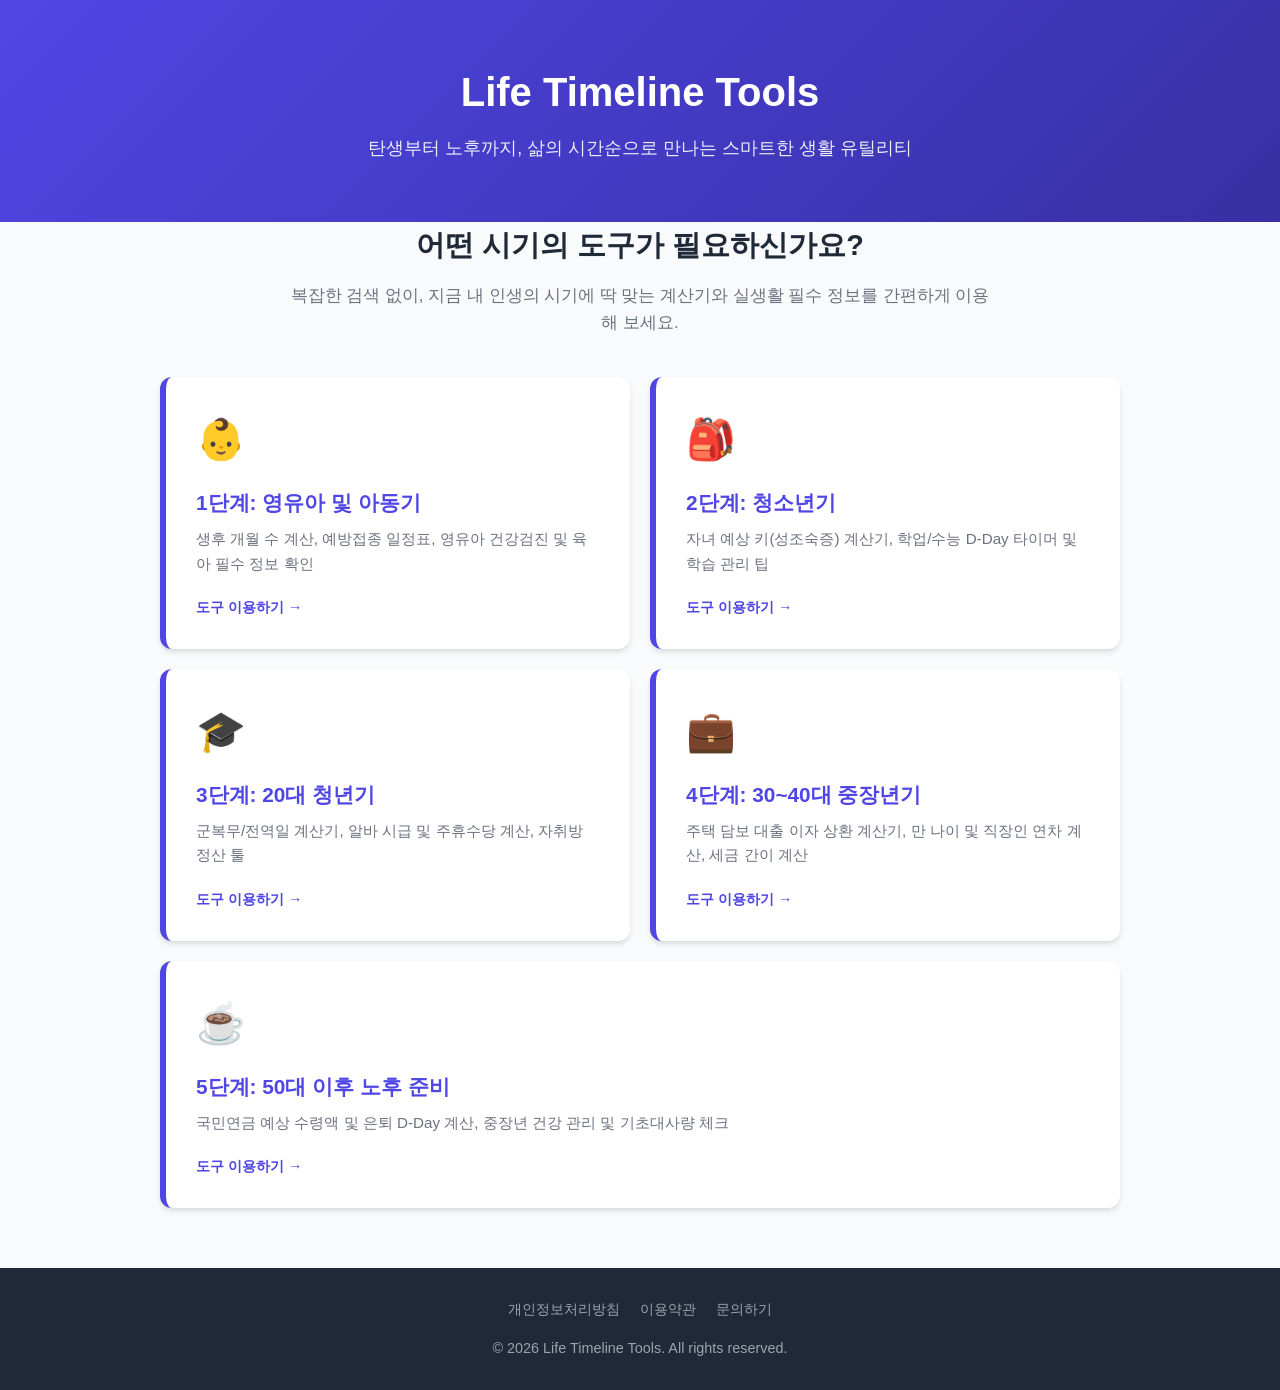
==== index.html @ 4136729c "index.html" ====
<!DOCTYPE html>
<html lang="ko">
<head>
    <meta charset="UTF-8">
    <meta name="viewport" content="width=device-width, initial-scale=1.0">
    <title>인생 타임라인 유틸리티 - 생애 주기별 필수 계산기 & 도구</title>
    <meta name="description" content="영유아부터 은퇴 이후까지, 인생의 각 시점에 필요한 실용적인 계산기와 유용한 가이드를 제공하는 라이프 포털입니다.">
    <link rel="stylesheet" href="assets/css/style.css">
</head>
<body>

    <!-- 헤더 대문 -->
    <header>
        <div class="container">
            <h1>Life Timeline Tools</h1>
            <p>탄생부터 노후까지, 삶의 시간순으로 만나는 스마트한 생활 유틸리티</p>
        </div>
    </header>

    <!-- 메인 콘텐츠 -->
    <main class="container">
        <section class="intro-section">
            <h2>어떤 시기의 도구가 필요하신가요?</h2>
            <p>복잡한 검색 없이, 지금 내 인생의 시기에 딱 맞는 계산기와 실생활 필수 정보를 간편하게 이용해 보세요.</p>
        </section>

        <!-- 생애 주기 카드 그리드 -->
        <div class="timeline-grid">
            
            <!-- 1단계: 영유아 및 아동기 -->
            <a href="pages/01-baby-child.html" class="life-card">
                <div>
                    <div class="card-icon">👶</div>
                    <div class="card-content">
                        <h3>1단계: 영유아 및 아동기</h3>
                        <p>생후 개월 수 계산, 예방접종 일정표, 영유아 건강검진 및 육아 필수 정보 확인</p>
                    </div>
                </div>
                <div class="card-footer">도구 이용하기 &rarr;</div>
            </a>

            <!-- 2단계: 청소년기 -->
            <a href="pages/02-teenager.html" class="life-card">
                <div>
                    <div class="card-icon">🎒</div>
                    <div class="card-content">
                        <h3>2단계: 청소년기</h3>
                        <p>자녀 예상 키(성조숙증) 계산기, 학업/수능 D-Day 타이머 및 학습 관리 팁</p>
                    </div>
                </div>
                <div class="card-footer">도구 이용하기 &rarr;</div>
            </a>

            <!-- 3단계: 20대 청년기 -->
            <a href="pages/03-twenties.html" class="life-card">
                <div>
                    <div class="card-icon">🎓</div>
                    <div class="card-content">
                        <h3>3단계: 20대 청년기</h3>
                        <p>군복무/전역일 계산기, 알바 시급 및 주휴수당 계산, 자취방 정산 툴</p>
                    </div>
                </div>
                <div class="card-footer">도구 이용하기 &rarr;</div>
            </a>

            <!-- 4단계: 30~40대 중장년기 -->
            <a href="pages/04-thirties-forties.html" class="life-card">
                <div>
                    <div class="card-icon">💼</div>
                    <div class="card-content">
                        <h3>4단계: 30~40대 중장년기</h3>
                        <p>주택 담보 대출 이자 상환 계산기, 만 나이 및 직장인 연차 계산, 세금 간이 계산</p>
                    </div>
                </div>
                <div class="card-footer">도구 이용하기 &rarr;</div>
            </a>

            <!-- 5단계: 50대 이후 노후 -->
            <a href="pages/05-fifties-plus.html" class="life-card" style="grid-column: 1 / -1;">
                <div>
                    <div class="card-icon">☕</div>
                    <div class="card-content">
                        <h3>5단계: 50대 이후 노후 준비</h3>
                        <p>국민연금 예상 수령액 및 은퇴 D-Day 계산, 중장년 건강 관리 및 기초대사량 체크</p>
                    </div>
                </div>
                <div class="card-footer">도구 이용하기 &rarr;</div>
            </a>

        </div>
    </main>

    <!-- 푸터 (애드센스 필수 정책 페이지 링크 포함) -->
    <footer>
        <div class="container">
            <div class="footer-links">
                <a href="legal/privacy.html">개인정보처리방침</a>
                <a href="legal/terms.html">이용약관</a>
                <a href="legal/contact.html">문의하기</a>
            </div>
            <p>&copy; 2026 Life Timeline Tools. All rights reserved.</p>
        </div>
    </footer>

</body>
</html>
---- assets/css/style.css ----
/* 공통 초기화 및 변수 설정 */
:root {
    --primary-color: #4f46e5; /* 인디고 블루 포인트 */
    --primary-light: #e0e7ff;
    --text-main: #1f2937;
    --text-muted: #6b7280;
    --bg-color: #f9fafb;
    --card-bg: #ffffff;
    --radius: 12px;
    --shadow: 0 4px 6px -1px rgba(0, 0, 0, 0.1), 0 2px 4px -1px rgba(0, 0, 0, 0.06);
}

* {
    box-sizing: border-box;
    margin: 0;
    padding: 0;
}

body {
    font-family: 'Pretendard', -apple-system, BlinkMacSystemFont, "Segoe UI", Roboto, "Helvetica Neue", Arial, sans-serif;
    background-color: var(--bg-color);
    color: var(--text-main);
    line-height: 1.6;
}

/* 레이아웃 컨테이너 */
.container {
    max-width: 1000px;
    margin: 0 auto;
    padding: 0 20px;
}

/* 헤더 영역 */
header {
    background: linear-gradient(135deg, #4f46e5 0%, #3730a3 100%);
    color: white;
    padding: 60px 20px;
    text-align: center;
}

header h1 {
    font-size: 2.5rem;
    margin-bottom: 10px;
    font-weight: 700;
}

header p {
    font-size: 1.1rem;
    opacity: 0.9;
}

/* 메인 콘텐츠 영역 */
main {
    padding: 40px 0;
}

.intro-section {
    text-align: center;
    margin-bottom: 40px;
}

.intro-section h2 {
    font-size: 1.8rem;
    margin-bottom: 15px;
    color: var(--text-main);
}

.intro-section p {
    color: var(--text-muted);
    font-size: 1.05rem;
    max-width: 700px;
    margin: 0 auto;
}

/* 타임라인 카드 그리드 */
.timeline-grid {
    display: grid;
    grid-template-columns: 1fr;
    gap: 20px;
    margin-top: 30px;
}

@media (min-width: 768px) {
    .timeline-grid {
        grid-template-columns: repeat(2, 1fr);
    }
}

.life-card {
    background: var(--card-bg);
    border-radius: var(--radius);
    padding: 30px;
    box-shadow: var(--shadow);
    transition: transform 0.2s ease, box-shadow 0.2s ease;
    text-decoration: none;
    color: inherit;
    display: flex;
    flex-direction: column;
    justify-content: space-between;
    border-left: 6px solid var(--primary-color);
}

.life-card:hover {
    transform: translateY(-5px);
    box-shadow: 0 10px 15px -3px rgba(0, 0, 0, 0.1);
}

.card-icon {
    font-size: 2.5rem;
    margin-bottom: 15px;
}

.card-content h3 {
    font-size: 1.3rem;
    margin-bottom: 8px;
    color: var(--primary-color);
}

.card-content p {
    color: var(--text-muted);
    font-size: 0.95rem;
    margin-bottom: 20px;
}

.card-footer {
    font-weight: 600;
    color: var(--primary-color);
    font-size: 0.9rem;
    display: flex;
    align-items: center;
    gap: 5px;
}

/* 푸터 영역 */
footer {
    background-color: #1f2937;
    color: #9ca3af;
    text-align: center;
    padding: 30px 20px;
    margin-top: 60px;
    font-size: 0.9rem;
}

footer .footer-links {
    margin-bottom: 15px;
    display: flex;
    justify-content: center;
    gap: 20px;
}

footer .footer-links a {
    color: #9ca3af;
    text-decoration: none;
}

footer .footer-links a:hover {
    color: white;
}
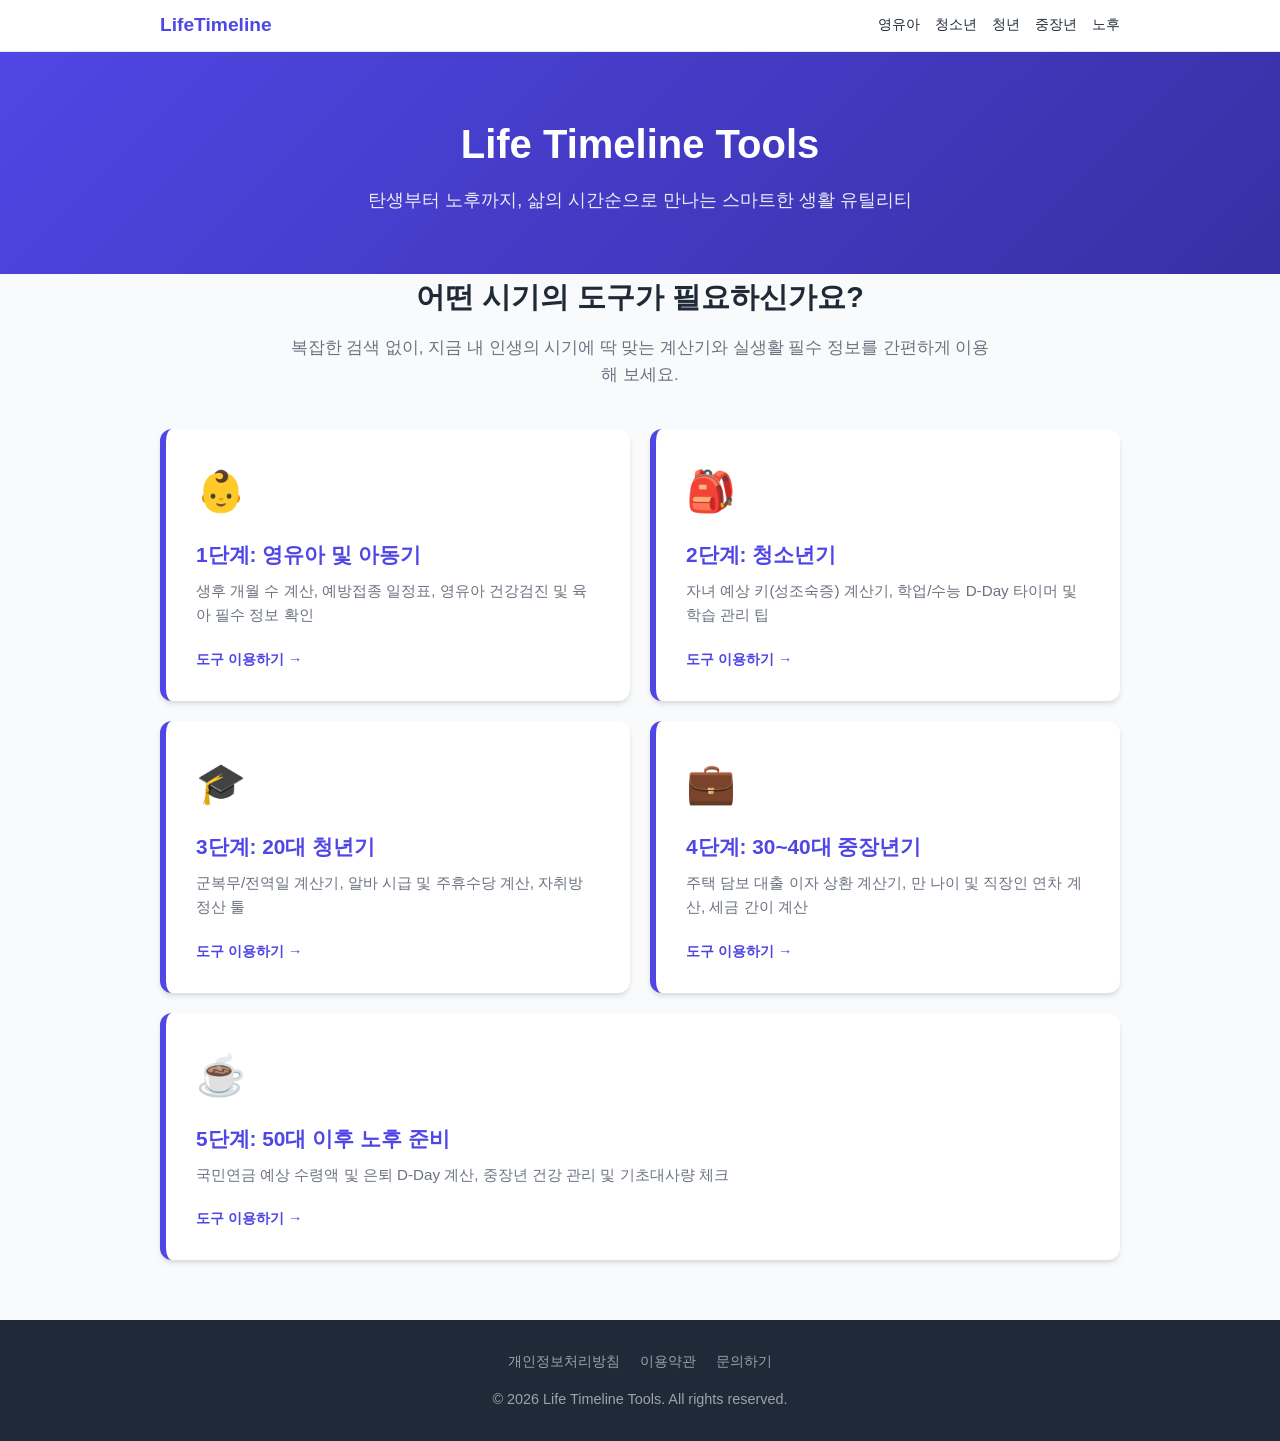
==== commit 11e2093f: "commit" ====
--- a/index.html
+++ b/index.html
@@ -5,9 +5,31 @@
     <meta name="viewport" content="width=device-width, initial-scale=1.0">
     <title>인생 타임라인 유틸리티 - 생애 주기별 필수 계산기 & 도구</title>
     <meta name="description" content="영유아부터 은퇴 이후까지, 인생의 각 시점에 필요한 실용적인 계산기와 유용한 가이드를 제공하는 라이프 포털입니다.">
+    
+    <!-- Open Graph / Facebook -->
+    <meta property="og:type" content="website">
+    <meta property="og:url" content="https://lifetimeline.tools/">
+    <meta property="og:title" content="인생 타임라인 유틸리티">
+    <meta property="og:description" content="탄생부터 노후까지, 당신의 삶에 필요한 모든 계산기를 한곳에서 확인하세요.">
+    <meta property="og:image" content="assets/img/og-main.png">
+
     <link rel="stylesheet" href="assets/css/style.css">
 </head>
 <body>
+
+    <!-- 네비게이션 바 -->
+    <nav class="nav-bar">
+        <div class="nav-container">
+            <a href="index.html" class="nav-logo">LifeTimeline</a>
+            <div class="nav-links">
+                <a href="life/01-baby-child.html">영유아</a>
+                <a href="life/02-teenager.html">청소년</a>
+                <a href="life/03-twenties.html">청년</a>
+                <a href="life/04-thirties-forties.html">중장년</a>
+                <a href="life/05-fifties-plus.html">노후</a>
+            </div>
+        </div>
+    </nav>
 
     <!-- 헤더 대문 -->
     <header>
@@ -28,7 +50,7 @@
         <div class="timeline-grid">
             
             <!-- 1단계: 영유아 및 아동기 -->
-            <a href="pages/01-baby-child.html" class="life-card">
+            <a href="life/01-baby-child.html" class="life-card">
                 <div>
                     <div class="card-icon">👶</div>
                     <div class="card-content">
@@ -40,7 +62,7 @@
             </a>
 
             <!-- 2단계: 청소년기 -->
-            <a href="pages/02-teenager.html" class="life-card">
+            <a href="life/02-teenager.html" class="life-card">
                 <div>
                     <div class="card-icon">🎒</div>
                     <div class="card-content">
@@ -52,7 +74,7 @@
             </a>
 
             <!-- 3단계: 20대 청년기 -->
-            <a href="pages/03-twenties.html" class="life-card">
+            <a href="life/03-twenties.html" class="life-card">
                 <div>
                     <div class="card-icon">🎓</div>
                     <div class="card-content">
@@ -64,7 +86,7 @@
             </a>
 
             <!-- 4단계: 30~40대 중장년기 -->
-            <a href="pages/04-thirties-forties.html" class="life-card">
+            <a href="life/04-thirties-forties.html" class="life-card">
                 <div>
                     <div class="card-icon">💼</div>
                     <div class="card-content">
@@ -76,7 +98,7 @@
             </a>
 
             <!-- 5단계: 50대 이후 노후 -->
-            <a href="pages/05-fifties-plus.html" class="life-card" style="grid-column: 1 / -1;">
+            <a href="life/05-fifties-plus.html" class="life-card" style="grid-column: 1 / -1;">
                 <div>
                     <div class="card-icon">☕</div>
                     <div class="card-content">
--- a/assets/css/style.css
+++ b/assets/css/style.css
@@ -153,6 +153,71 @@
     text-decoration: none;
 }
 
-footer .footer-links a:hover {
-    color: white;
+/* 네비게이션 바 */
+.nav-bar {
+    background: white;
+    border-bottom: 1px solid #e5e7eb;
+    position: sticky;
+    top: 0;
+    z-index: 100;
+    padding: 10px 0;
+}
+.nav-container {
+    max-width: 1000px;
+    margin: 0 auto;
+    padding: 0 20px;
+    display: flex;
+    justify-content: space-between;
+    align-items: center;
+}
+.nav-logo {
+    font-weight: 800;
+    color: var(--primary-color);
+    text-decoration: none;
+    font-size: 1.2rem;
+}
+.nav-links {
+    display: flex;
+    gap: 15px;
+}
+.nav-links a {
+    text-decoration: none;
+    color: var(--text-main);
+    font-size: 0.85rem;
+    font-weight: 500;
+    transition: color 0.2s;
+}
+.nav-links a:hover { color: var(--primary-color); }
+
+@media (max-width: 640px) {
+    .nav-links { display: none; } /* 모바일에서는 심플하게 */
+}
+
+/* FAQ 섹션 */
+.faq-section {
+    margin-top: 40px;
+    border-top: 1px solid #e5e7eb;
+    padding-top: 30px;
+}
+.faq-item {
+    margin-bottom: 20px;
+}
+.faq-item h4 {
+    color: var(--text-main);
+    margin-bottom: 8px;
+    display: flex;
+    align-items: flex-start;
+    gap: 10px;
+}
+.faq-item h4::before { content: "Q."; color: var(--primary-color); font-weight: 800; }
+.faq-item p {
+    color: var(--text-muted);
+    padding-left: 28px;
+}
+
+/* 결과 박스 강조 */
+.result-highlight {
+    font-size: 1.2rem;
+    color: var(--primary-color);
+    font-weight: 700;
 }
